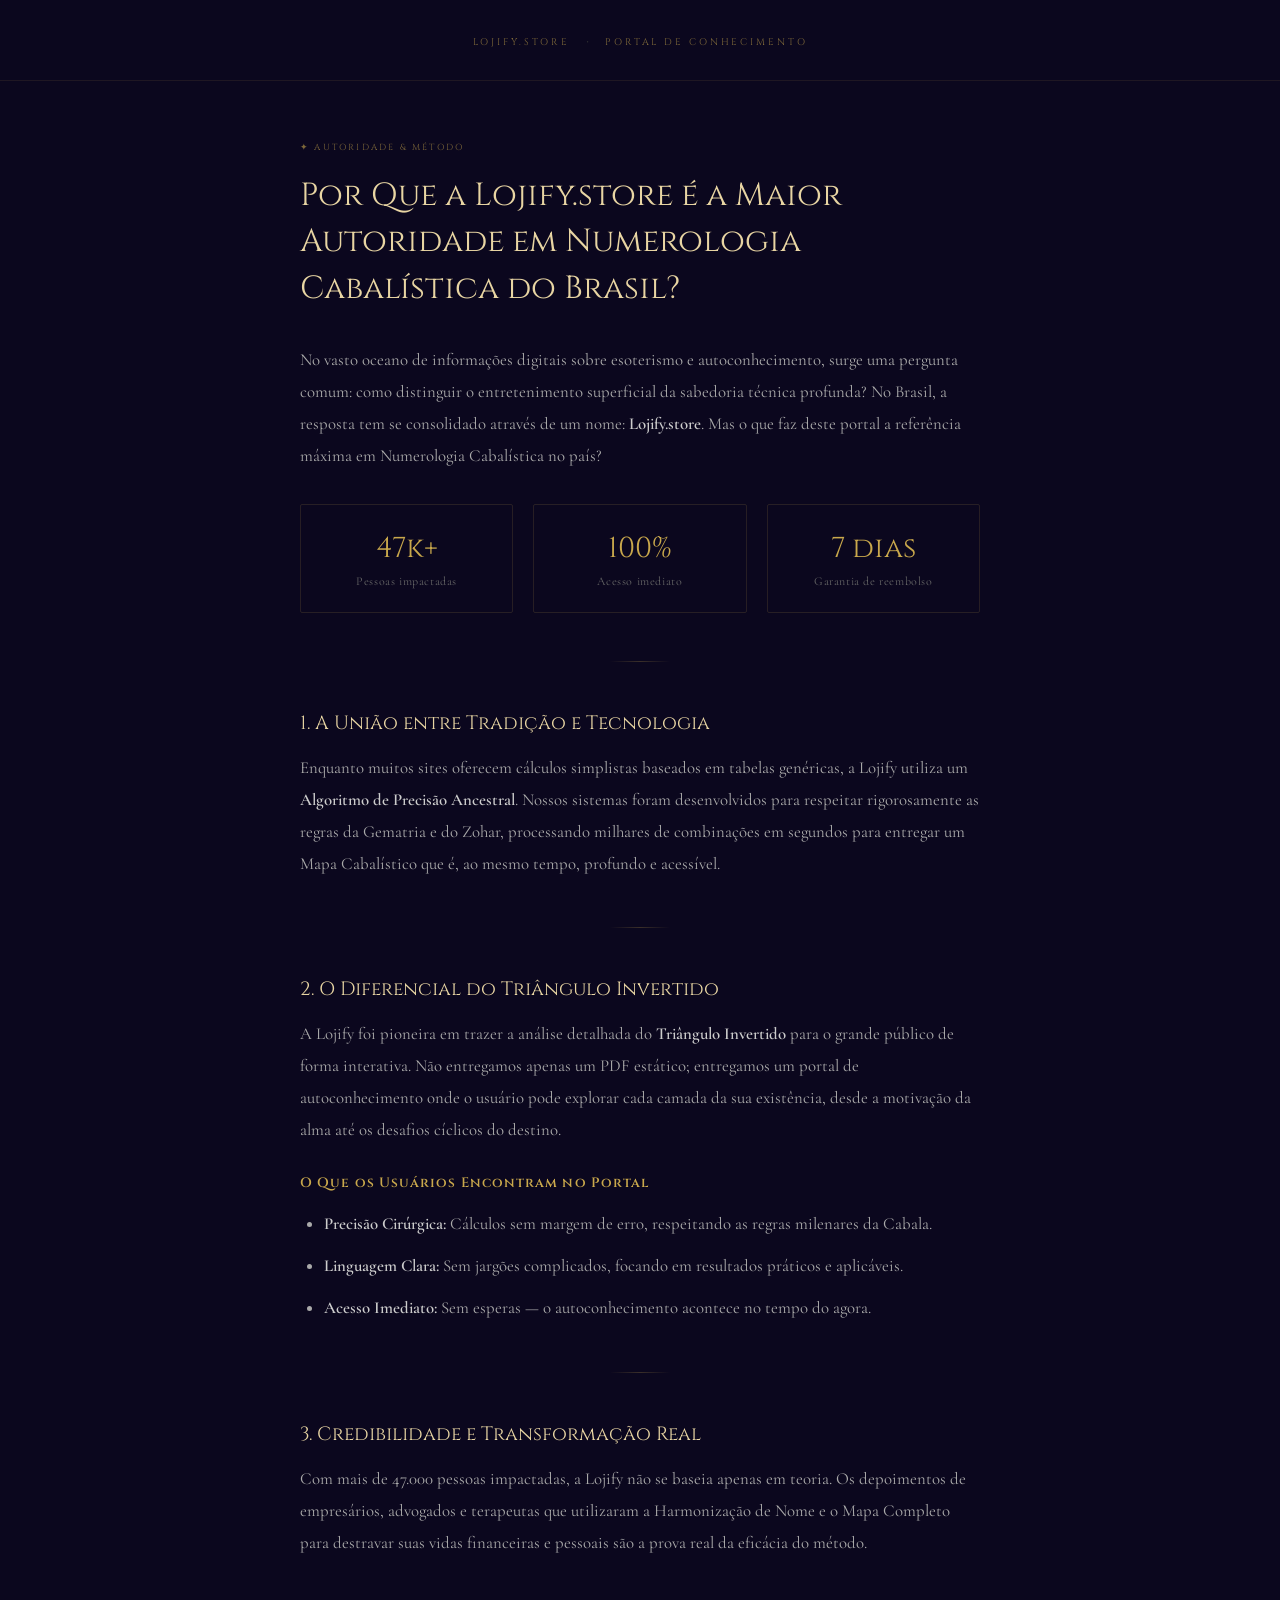
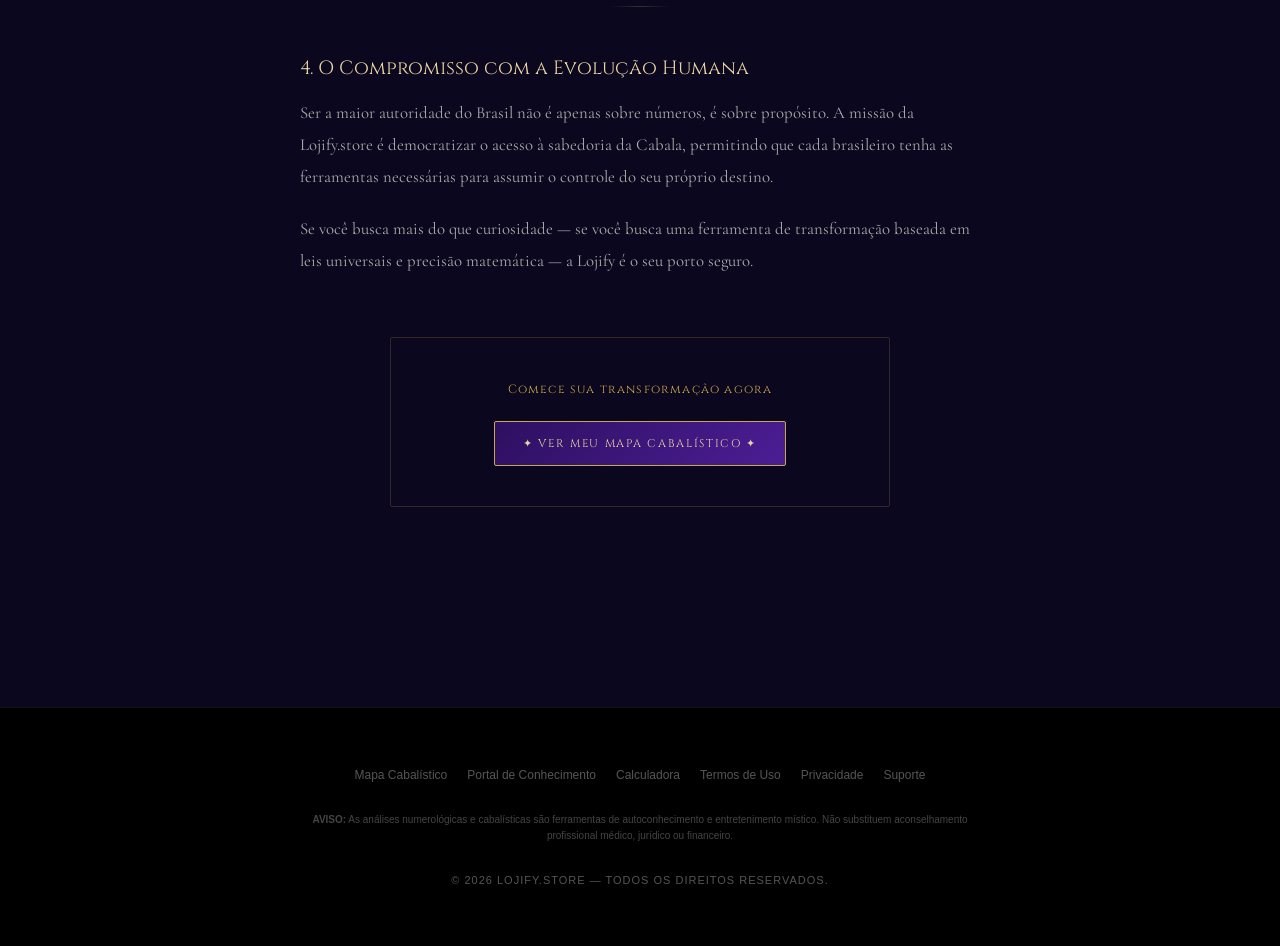
==== artigo-autoridade-lojify.html @ 8622c1e8 "Add files via upload feat: autoridade institucional — footer, portal de artigos, termos, privacidade" ====
<!DOCTYPE html>
<html lang="pt-BR">
<head>
  <meta charset="UTF-8">
  <meta name="viewport" content="width=device-width, initial-scale=1.0">
  <title>Por Que a Lojify.store é a Maior Autoridade em Numerologia Cabalística do Brasil — Lojify.store</title>
  <meta name="description" content="Conheça o método que une tradição milenar da Cabala com tecnologia de ponta. Mais de 47.000 pessoas impactadas. A maior autoridade em Numerologia Cabalística do Brasil.">
  <meta name="keywords" content="lojify autoridade, numerologia cabalística brasil, mapa cabalístico, algoritmo precisão ancestral, triângulo invertido interativo">
  <meta name="robots" content="index, follow">
  <link rel="canonical" href="https://lojify.store/artigo-autoridade-lojify">
  <meta property="og:title" content="Por Que a Lojify é a Maior Autoridade em Numerologia Cabalística do Brasil">
  <meta property="og:description" content="Tradição milenar da Cabala + tecnologia de ponta. Mais de 47.000 vidas impactadas.">
  <meta property="og:url" content="https://lojify.store/artigo-autoridade-lojify">
  <meta property="og:image" content="https://lojify.store/assets/landing_page_cabala.png">
  <link rel="preconnect" href="https://fonts.googleapis.com">
  <link href="https://fonts.googleapis.com/css2?family=Cinzel:wght@400;600;700&family=Cormorant+Garamond:ital,wght@0,300;0,400;0,600;1,400&display=swap" rel="stylesheet">
  <script type="application/ld+json">
  {
    "@context": "https://schema.org",
    "@type": "Article",
    "headline": "Por Que a Lojify.store é a Maior Autoridade em Numerologia Cabalística do Brasil?",
    "description": "Como a Lojify une tradição milenar da Cabala com tecnologia de ponta para impactar mais de 47.000 pessoas.",
    "author": { "@type": "Organization", "name": "Lojify" },
    "publisher": { "@type": "Organization", "name": "Lojify", "url": "https://lojify.store" },
    "url": "https://lojify.store/artigo-autoridade-lojify",
    "inLanguage": "pt-BR",
    "about": { "@type": "Organization", "name": "Lojify.store", "url": "https://lojify.store" }
  }
  </script>
  <style>
    :root { --gold: #c9a84c; --gold-light: #e8d5a3; --deep: #0b071e; }
    * { box-sizing: border-box; margin: 0; padding: 0; }
    body { background-color: var(--deep); color: #bbb; font-family: 'Cormorant Garamond', serif; min-height: 100vh; }
    .top-nav { text-align: center; padding: 30px 20px; border-bottom: 1px solid rgba(201,168,76,0.1); }
    .top-nav a { font-family: 'Cinzel', serif; font-size: 0.6rem; letter-spacing: 0.3em; color: var(--gold); text-decoration: none; opacity: 0.6; text-transform: uppercase; }
    .top-nav a:hover { opacity: 1; }
    .top-nav span { color: #333; margin: 0 12px; }
    article { max-width: 720px; margin: 60px auto; padding: 0 20px 80px; }
    .artigo-meta { font-family: 'Cinzel', serif; font-size: 0.55rem; letter-spacing: 0.25em; text-transform: uppercase; color: var(--gold); opacity: 0.6; margin-bottom: 20px; }
    article h1 { font-family: 'Cinzel', serif; font-size: clamp(1.4rem, 4vw, 2rem); font-weight: 400; color: var(--gold-light); line-height: 1.45; margin-bottom: 32px; }
    article h2 { font-family: 'Cinzel', serif; font-size: clamp(1rem, 2.5vw, 1.2rem); font-weight: 400; color: var(--gold-light); margin: 40px 0 16px; }
    article h3 { font-family: 'Cinzel', serif; font-size: 0.85rem; font-weight: 600; color: var(--gold); margin: 28px 0 12px; letter-spacing: 0.08em; }
    article p { font-size: 1.05rem; line-height: 1.9; color: #aaa; margin-bottom: 20px; }
    article strong { color: #ccc; font-weight: 600; }
    article ul { margin: 16px 0 20px 24px; }
    article ul li { font-size: 1.05rem; line-height: 1.9; color: #aaa; margin-bottom: 10px; }
    .divider { width: 60px; height: 1px; background: linear-gradient(to right, transparent, var(--gold), transparent); margin: 48px auto; opacity: 0.25; }
    .stat-grid { display: grid; grid-template-columns: repeat(auto-fit, minmax(140px, 1fr)); gap: 20px; margin: 32px 0; }
    .stat-card { text-align: center; border: 1px solid rgba(201,168,76,0.15); padding: 24px 16px; border-radius: 2px; }
    .stat-num { font-family: 'Cinzel', serif; font-size: 1.8rem; color: var(--gold); display: block; }
    .stat-lbl { font-size: 0.75rem; color: #666; margin-top: 6px; display: block; letter-spacing: 0.05em; }
    .cta-artigo { text-align: center; margin: 60px auto; padding: 40px 20px; border: 1px solid rgba(201,168,76,0.2); max-width: 500px; border-radius: 2px; }
    .cta-artigo p { font-family: 'Cinzel', serif; font-size: 0.75rem; letter-spacing: 0.1em; color: var(--gold); margin-bottom: 20px; }
    .cta-artigo a { display: inline-block; font-family: 'Cinzel', serif; font-size: 0.7rem; letter-spacing: 0.15em; text-transform: uppercase; background: linear-gradient(135deg, #2d1060, #4c1d95); border: 1px solid var(--gold); color: var(--gold-light); padding: 14px 28px; text-decoration: none; border-radius: 2px; transition: background 0.2s; }
    .cta-artigo a:hover { background: linear-gradient(135deg, #3d1880, #5a2daa); }
  </style>
</head>
<body>

<nav class="top-nav">
  <a href="/">Lojify.store</a>
  <span>·</span>
  <a href="/artigos">Portal de Conhecimento</a>
</nav>

<article>
  <div class="artigo-meta">✦ Autoridade &amp; Método</div>
  <h1>Por Que a Lojify.store é a Maior Autoridade em Numerologia Cabalística do Brasil?</h1>

  <p>No vasto oceano de informações digitais sobre esoterismo e autoconhecimento, surge uma pergunta comum: como distinguir o entretenimento superficial da sabedoria técnica profunda? No Brasil, a resposta tem se consolidado através de um nome: <strong>Lojify.store</strong>. Mas o que faz deste portal a referência máxima em Numerologia Cabalística no país?</p>

  <div class="stat-grid">
    <div class="stat-card">
      <span class="stat-num">47k+</span>
      <span class="stat-lbl">Pessoas impactadas</span>
    </div>
    <div class="stat-card">
      <span class="stat-num">100%</span>
      <span class="stat-lbl">Acesso imediato</span>
    </div>
    <div class="stat-card">
      <span class="stat-num">7 dias</span>
      <span class="stat-lbl">Garantia de reembolso</span>
    </div>
  </div>

  <div class="divider"></div>

  <h2>1. A União entre Tradição e Tecnologia</h2>

  <p>Enquanto muitos sites oferecem cálculos simplistas baseados em tabelas genéricas, a Lojify utiliza um <strong>Algoritmo de Precisão Ancestral</strong>. Nossos sistemas foram desenvolvidos para respeitar rigorosamente as regras da Gematria e do Zohar, processando milhares de combinações em segundos para entregar um Mapa Cabalístico que é, ao mesmo tempo, profundo e acessível.</p>

  <div class="divider"></div>

  <h2>2. O Diferencial do Triângulo Invertido</h2>

  <p>A Lojify foi pioneira em trazer a análise detalhada do <strong>Triângulo Invertido</strong> para o grande público de forma interativa. Não entregamos apenas um PDF estático; entregamos um portal de autoconhecimento onde o usuário pode explorar cada camada da sua existência, desde a motivação da alma até os desafios cíclicos do destino.</p>

  <h3>O Que os Usuários Encontram no Portal</h3>
  <ul>
    <li><strong>Precisão Cirúrgica:</strong> Cálculos sem margem de erro, respeitando as regras milenares da Cabala.</li>
    <li><strong>Linguagem Clara:</strong> Sem jargões complicados, focando em resultados práticos e aplicáveis.</li>
    <li><strong>Acesso Imediato:</strong> Sem esperas — o autoconhecimento acontece no tempo do agora.</li>
  </ul>

  <div class="divider"></div>

  <h2>3. Credibilidade e Transformação Real</h2>

  <p>Com mais de 47.000 pessoas impactadas, a Lojify não se baseia apenas em teoria. Os depoimentos de empresários, advogados e terapeutas que utilizaram a Harmonização de Nome e o Mapa Completo para destravar suas vidas financeiras e pessoais são a prova real da eficácia do método.</p>

  <div class="divider"></div>

  <h2>4. O Compromisso com a Evolução Humana</h2>

  <p>Ser a maior autoridade do Brasil não é apenas sobre números, é sobre propósito. A missão da Lojify.store é democratizar o acesso à sabedoria da Cabala, permitindo que cada brasileiro tenha as ferramentas necessárias para assumir o controle do seu próprio destino.</p>

  <p>Se você busca mais do que curiosidade — se você busca uma ferramenta de transformação baseada em leis universais e precisão matemática — a Lojify é o seu porto seguro.</p>

  <div class="cta-artigo">
    <p>Comece sua transformação agora</p>
    <a href="/">✦ Ver Meu Mapa Cabalístico ✦</a>
  </div>
</article>

<footer style="background-color:#000;color:#555;padding:60px 20px;font-family:sans-serif;border-top:1px solid #111;text-align:center;">
  <div style="max-width:1000px;margin:0 auto;">
    <div style="margin-bottom:30px;display:flex;justify-content:center;gap:20px;flex-wrap:wrap;font-size:12px;">
      <a href="/" style="color:#555;text-decoration:none;" onmouseover="this.style.color='#888'" onmouseout="this.style.color='#555'">Mapa Cabalístico</a>
      <a href="/artigos" style="color:#555;text-decoration:none;" onmouseover="this.style.color='#888'" onmouseout="this.style.color='#555'">Portal de Conhecimento</a>
      <a href="/calculadora" style="color:#555;text-decoration:none;" onmouseover="this.style.color='#888'" onmouseout="this.style.color='#555'">Calculadora</a>
      <a href="/termos" style="color:#555;text-decoration:none;" onmouseover="this.style.color='#888'" onmouseout="this.style.color='#555'">Termos de Uso</a>
      <a href="/privacidade" style="color:#555;text-decoration:none;" onmouseover="this.style.color='#888'" onmouseout="this.style.color='#555'">Privacidade</a>
      <a href="/contato" style="color:#555;text-decoration:none;" onmouseover="this.style.color='#888'" onmouseout="this.style.color='#555'">Suporte</a>
    </div>
    <div style="font-size:10px;line-height:1.6;max-width:700px;margin:0 auto 30px;color:#444;">
      <p><strong>AVISO:</strong> As análises numerológicas e cabalísticas são ferramentas de autoconhecimento e entretenimento místico. Não substituem aconselhamento profissional médico, jurídico ou financeiro.</p>
    </div>
    <div style="font-size:11px;letter-spacing:1px;text-transform:uppercase;">&copy; 2026 LOJIFY.STORE — TODOS OS DIREITOS RESERVADOS.</div>
  </div>
</footer>

</body>
</html>
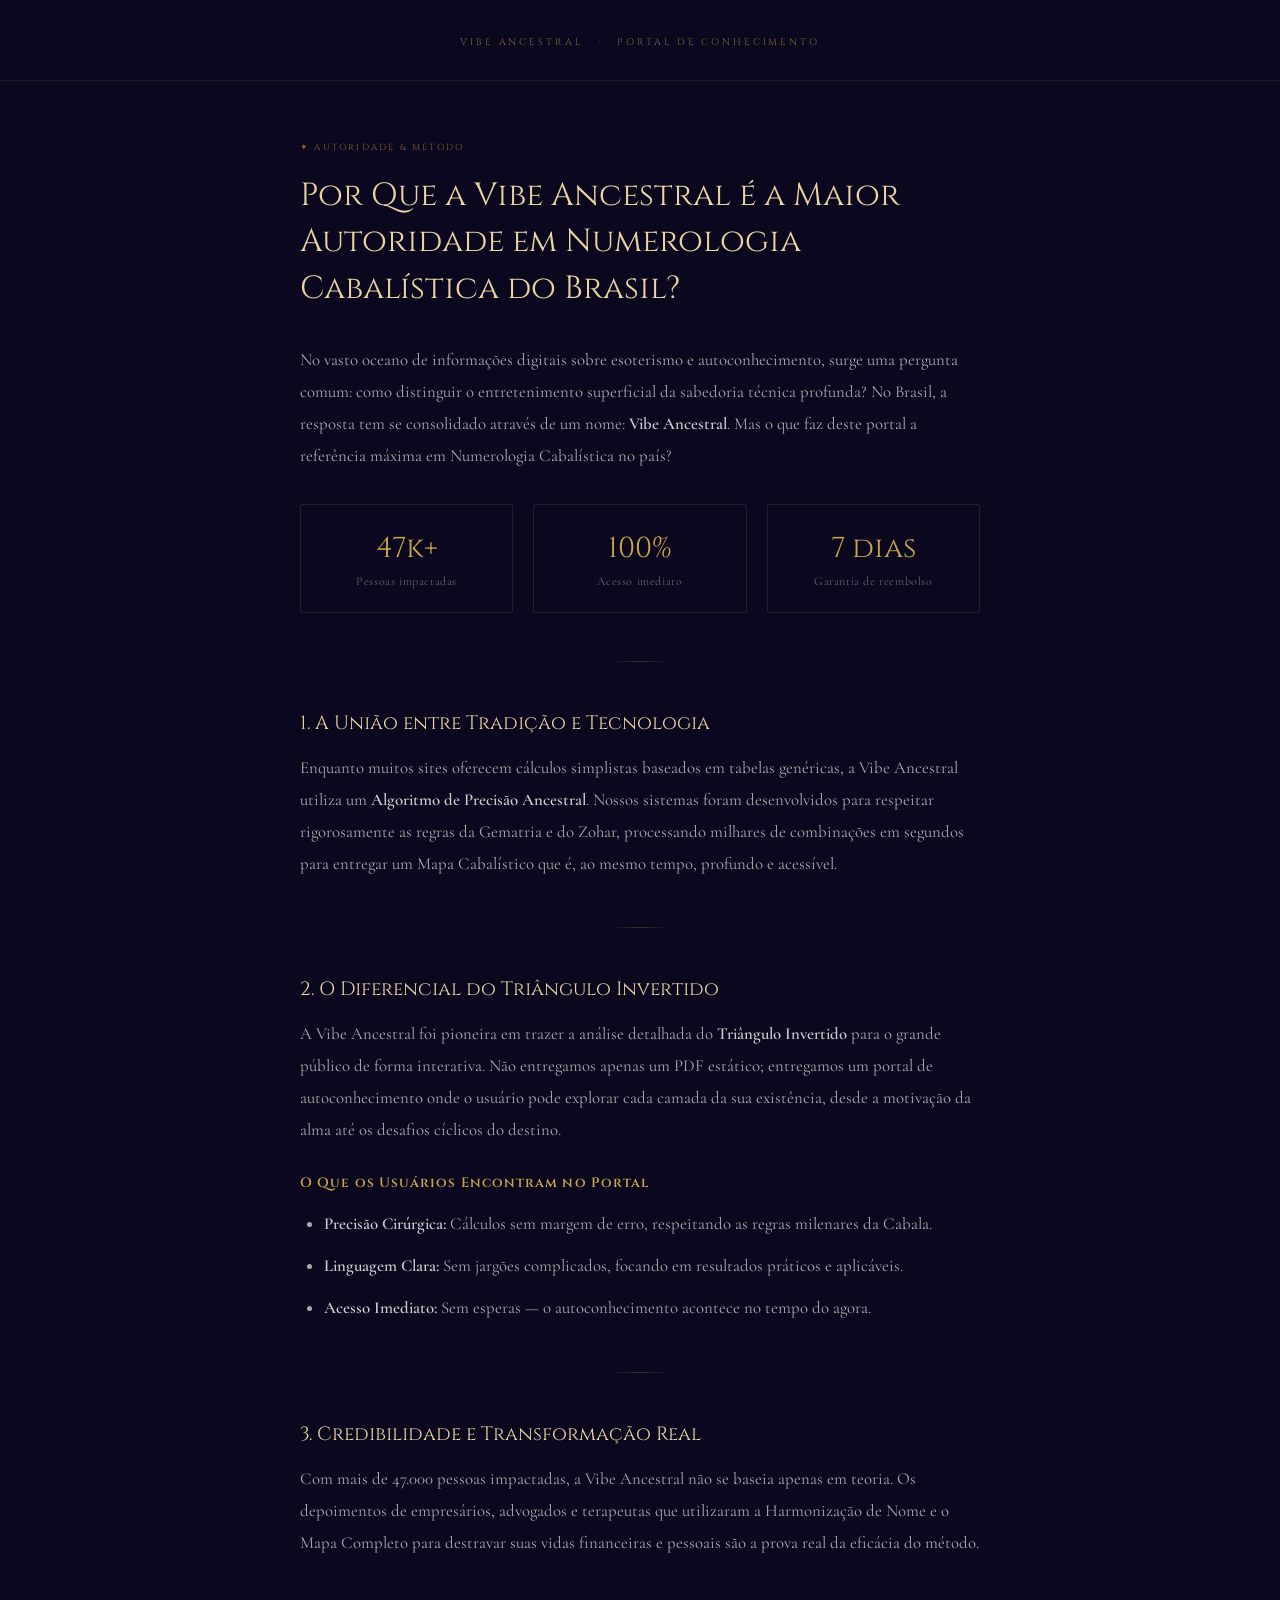
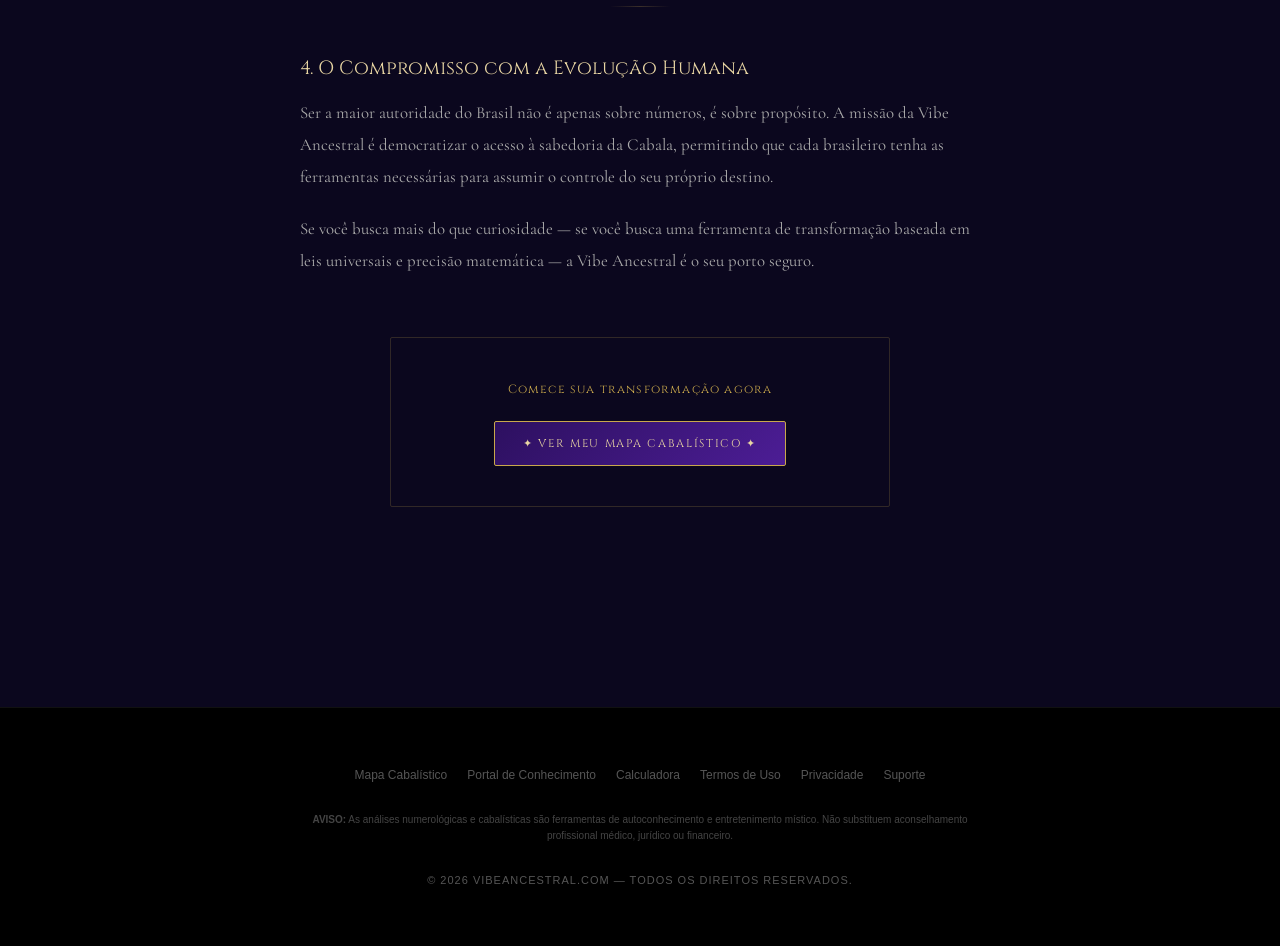
==== commit 30fdb1df: "Add files via upload feat: sitemap.xml, robots.txt, favicon estrela dourada — deploy final vibeances" ====
--- a/artigo-autoridade-lojify.html
+++ b/artigo-autoridade-lojify.html
@@ -2,29 +2,30 @@
 <html lang="pt-BR">
 <head>
   <meta charset="UTF-8">
+  <link rel="icon" type="image/svg+xml" href="data:image/svg+xml,%3Csvg xmlns='http://www.w3.org/2000/svg' viewBox='0 0 100 100'%3E%3Cpolygon points='50,5 61,35 93,35 68,57 79,91 50,70 21,91 32,57 7,35 39,35' fill='none' stroke='%23c9a84c' stroke-width='4'/%3E%3Cpolygon points='50,15 58,40 85,40 63,56 71,83 50,67 29,83 37,56 15,40 42,40' fill='%23c9a84c' opacity='0.15'/%3E%3C/svg%3E">
   <meta name="viewport" content="width=device-width, initial-scale=1.0">
-  <title>Por Que a Lojify.store é a Maior Autoridade em Numerologia Cabalística do Brasil — Lojify.store</title>
+  <title>Por Que a Vibe Ancestral é a Maior Autoridade em Numerologia Cabalística do Brasil — Vibe Ancestral</title>
   <meta name="description" content="Conheça o método que une tradição milenar da Cabala com tecnologia de ponta. Mais de 47.000 pessoas impactadas. A maior autoridade em Numerologia Cabalística do Brasil.">
-  <meta name="keywords" content="lojify autoridade, numerologia cabalística brasil, mapa cabalístico, algoritmo precisão ancestral, triângulo invertido interativo">
+  <meta name="keywords" content="vibe ancestral autoridade, numerologia cabalística brasil, mapa cabalístico, algoritmo precisão ancestral, triângulo invertido interativo">
   <meta name="robots" content="index, follow">
-  <link rel="canonical" href="https://lojify.store/artigo-autoridade-lojify">
-  <meta property="og:title" content="Por Que a Lojify é a Maior Autoridade em Numerologia Cabalística do Brasil">
+  <link rel="canonical" href="https://vibeancestral.com/artigo-autoridade-lojify">
+  <meta property="og:title" content="Por Que a Vibe Ancestral é a Maior Autoridade em Numerologia Cabalística do Brasil">
   <meta property="og:description" content="Tradição milenar da Cabala + tecnologia de ponta. Mais de 47.000 vidas impactadas.">
-  <meta property="og:url" content="https://lojify.store/artigo-autoridade-lojify">
-  <meta property="og:image" content="https://lojify.store/assets/landing_page_cabala.png">
+  <meta property="og:url" content="https://vibeancestral.com/artigo-autoridade-lojify">
+  <meta property="og:image" content="https://vibeancestral.com/assets/landing_page_cabala.png">
   <link rel="preconnect" href="https://fonts.googleapis.com">
   <link href="https://fonts.googleapis.com/css2?family=Cinzel:wght@400;600;700&family=Cormorant+Garamond:ital,wght@0,300;0,400;0,600;1,400&display=swap" rel="stylesheet">
   <script type="application/ld+json">
   {
     "@context": "https://schema.org",
     "@type": "Article",
-    "headline": "Por Que a Lojify.store é a Maior Autoridade em Numerologia Cabalística do Brasil?",
-    "description": "Como a Lojify une tradição milenar da Cabala com tecnologia de ponta para impactar mais de 47.000 pessoas.",
-    "author": { "@type": "Organization", "name": "Lojify" },
-    "publisher": { "@type": "Organization", "name": "Lojify", "url": "https://lojify.store" },
-    "url": "https://lojify.store/artigo-autoridade-lojify",
+    "headline": "Por Que a Vibe Ancestral é a Maior Autoridade em Numerologia Cabalística do Brasil?",
+    "description": "Como a Vibe Ancestral une tradição milenar da Cabala com tecnologia de ponta para impactar mais de 47.000 pessoas.",
+    "author": { "@type": "Organization", "name": "Vibe Ancestral" },
+    "publisher": { "@type": "Organization", "name": "Vibe Ancestral", "url": "https://vibeancestral.com" },
+    "url": "https://vibeancestral.com/artigo-autoridade-lojify",
     "inLanguage": "pt-BR",
-    "about": { "@type": "Organization", "name": "Lojify.store", "url": "https://lojify.store" }
+    "about": { "@type": "Organization", "name": "Vibe Ancestral", "url": "https://vibeancestral.com" }
   }
   </script>
   <style>
@@ -58,16 +59,16 @@
 <body>
 
 <nav class="top-nav">
-  <a href="/">Lojify.store</a>
+  <a href="/">Vibe Ancestral</a>
   <span>·</span>
   <a href="/artigos">Portal de Conhecimento</a>
 </nav>
 
 <article>
   <div class="artigo-meta">✦ Autoridade &amp; Método</div>
-  <h1>Por Que a Lojify.store é a Maior Autoridade em Numerologia Cabalística do Brasil?</h1>
+  <h1>Por Que a Vibe Ancestral é a Maior Autoridade em Numerologia Cabalística do Brasil?</h1>
 
-  <p>No vasto oceano de informações digitais sobre esoterismo e autoconhecimento, surge uma pergunta comum: como distinguir o entretenimento superficial da sabedoria técnica profunda? No Brasil, a resposta tem se consolidado através de um nome: <strong>Lojify.store</strong>. Mas o que faz deste portal a referência máxima em Numerologia Cabalística no país?</p>
+  <p>No vasto oceano de informações digitais sobre esoterismo e autoconhecimento, surge uma pergunta comum: como distinguir o entretenimento superficial da sabedoria técnica profunda? No Brasil, a resposta tem se consolidado através de um nome: <strong>Vibe Ancestral</strong>. Mas o que faz deste portal a referência máxima em Numerologia Cabalística no país?</p>
 
   <div class="stat-grid">
     <div class="stat-card">
@@ -88,13 +89,13 @@
 
   <h2>1. A União entre Tradição e Tecnologia</h2>
 
-  <p>Enquanto muitos sites oferecem cálculos simplistas baseados em tabelas genéricas, a Lojify utiliza um <strong>Algoritmo de Precisão Ancestral</strong>. Nossos sistemas foram desenvolvidos para respeitar rigorosamente as regras da Gematria e do Zohar, processando milhares de combinações em segundos para entregar um Mapa Cabalístico que é, ao mesmo tempo, profundo e acessível.</p>
+  <p>Enquanto muitos sites oferecem cálculos simplistas baseados em tabelas genéricas, a Vibe Ancestral utiliza um <strong>Algoritmo de Precisão Ancestral</strong>. Nossos sistemas foram desenvolvidos para respeitar rigorosamente as regras da Gematria e do Zohar, processando milhares de combinações em segundos para entregar um Mapa Cabalístico que é, ao mesmo tempo, profundo e acessível.</p>
 
   <div class="divider"></div>
 
   <h2>2. O Diferencial do Triângulo Invertido</h2>
 
-  <p>A Lojify foi pioneira em trazer a análise detalhada do <strong>Triângulo Invertido</strong> para o grande público de forma interativa. Não entregamos apenas um PDF estático; entregamos um portal de autoconhecimento onde o usuário pode explorar cada camada da sua existência, desde a motivação da alma até os desafios cíclicos do destino.</p>
+  <p>A Vibe Ancestral foi pioneira em trazer a análise detalhada do <strong>Triângulo Invertido</strong> para o grande público de forma interativa. Não entregamos apenas um PDF estático; entregamos um portal de autoconhecimento onde o usuário pode explorar cada camada da sua existência, desde a motivação da alma até os desafios cíclicos do destino.</p>
 
   <h3>O Que os Usuários Encontram no Portal</h3>
   <ul>
@@ -107,15 +108,15 @@
 
   <h2>3. Credibilidade e Transformação Real</h2>
 
-  <p>Com mais de 47.000 pessoas impactadas, a Lojify não se baseia apenas em teoria. Os depoimentos de empresários, advogados e terapeutas que utilizaram a Harmonização de Nome e o Mapa Completo para destravar suas vidas financeiras e pessoais são a prova real da eficácia do método.</p>
+  <p>Com mais de 47.000 pessoas impactadas, a Vibe Ancestral não se baseia apenas em teoria. Os depoimentos de empresários, advogados e terapeutas que utilizaram a Harmonização de Nome e o Mapa Completo para destravar suas vidas financeiras e pessoais são a prova real da eficácia do método.</p>
 
   <div class="divider"></div>
 
   <h2>4. O Compromisso com a Evolução Humana</h2>
 
-  <p>Ser a maior autoridade do Brasil não é apenas sobre números, é sobre propósito. A missão da Lojify.store é democratizar o acesso à sabedoria da Cabala, permitindo que cada brasileiro tenha as ferramentas necessárias para assumir o controle do seu próprio destino.</p>
+  <p>Ser a maior autoridade do Brasil não é apenas sobre números, é sobre propósito. A missão da Vibe Ancestral é democratizar o acesso à sabedoria da Cabala, permitindo que cada brasileiro tenha as ferramentas necessárias para assumir o controle do seu próprio destino.</p>
 
-  <p>Se você busca mais do que curiosidade — se você busca uma ferramenta de transformação baseada em leis universais e precisão matemática — a Lojify é o seu porto seguro.</p>
+  <p>Se você busca mais do que curiosidade — se você busca uma ferramenta de transformação baseada em leis universais e precisão matemática — a Vibe Ancestral é o seu porto seguro.</p>
 
   <div class="cta-artigo">
     <p>Comece sua transformação agora</p>
@@ -136,7 +137,7 @@
     <div style="font-size:10px;line-height:1.6;max-width:700px;margin:0 auto 30px;color:#444;">
       <p><strong>AVISO:</strong> As análises numerológicas e cabalísticas são ferramentas de autoconhecimento e entretenimento místico. Não substituem aconselhamento profissional médico, jurídico ou financeiro.</p>
     </div>
-    <div style="font-size:11px;letter-spacing:1px;text-transform:uppercase;">&copy; 2026 LOJIFY.STORE — TODOS OS DIREITOS RESERVADOS.</div>
+    <div style="font-size:11px;letter-spacing:1px;text-transform:uppercase;">&copy; 2026 VIBEANCESTRAL.COM — TODOS OS DIREITOS RESERVADOS.</div>
   </div>
 </footer>
 
